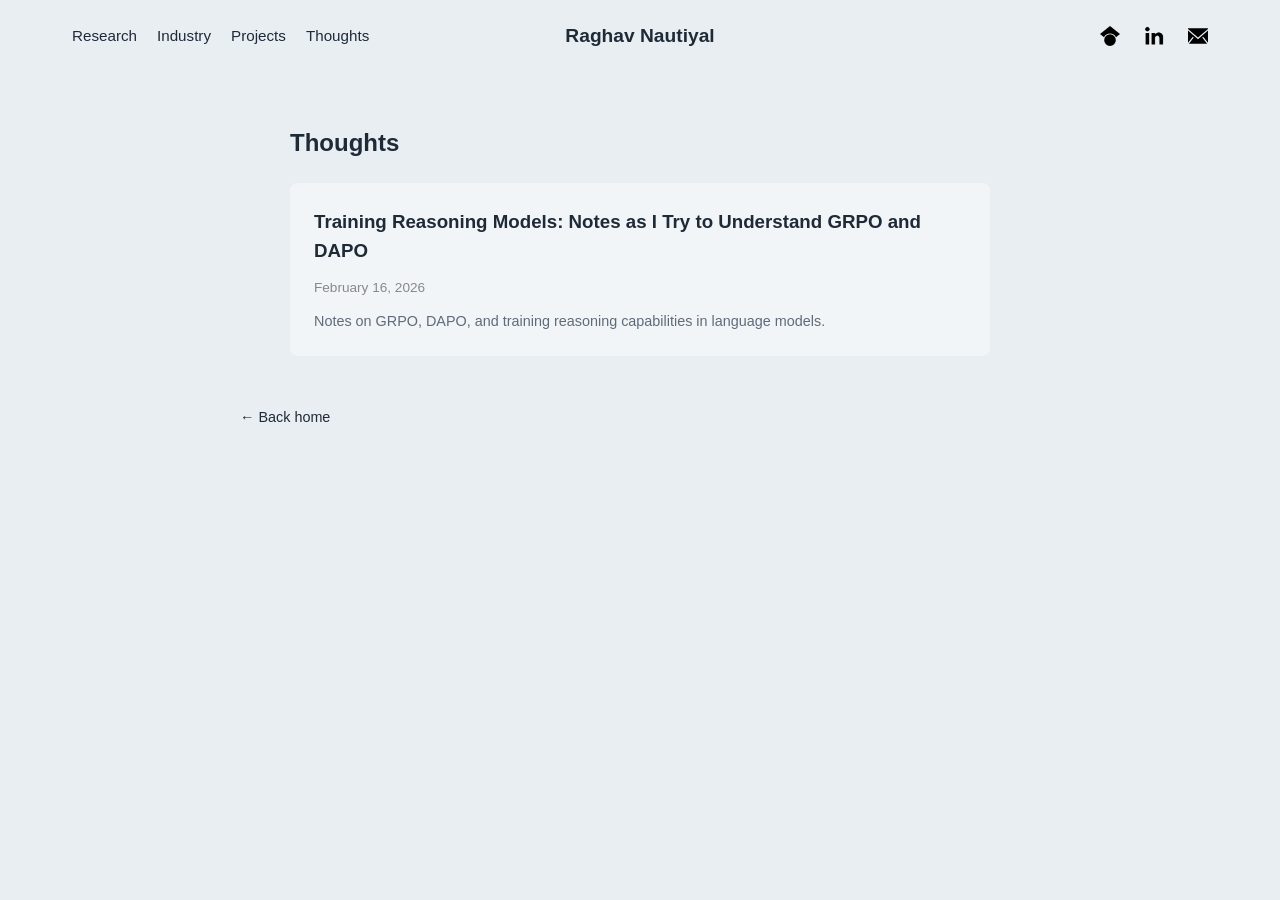
==== thoughts/index.html @ 09a5f39c "Add thoughts/blog section with first post on GRPO and DAPO New /thoughts page linked from the nav ba" ====
<!DOCTYPE html>
<html lang="en">
<head>
    <meta charset="UTF-8">
    <meta name="viewport" content="width=device-width, initial-scale=1.0">
    <title>Thoughts — Raghav Nautiyal</title>
    <link rel="stylesheet" href="../main.css">
    <link rel="icon" href="data:image/svg+xml,<svg xmlns=%22http://www.w3.org/2000/svg%22 viewBox=%220 0 100 100%22><text y=%22.9em%22 font-size=%2290%22>⚡</text></svg>">
</head>
<body>
    <nav>
        <div class="nav-left">
            <a href="/">Research</a>
            <a href="/#industry-experience">Industry</a>
            <a href="/#featured-projects">Projects</a>
            <a href="/thoughts">Thoughts</a>
        </div>
        <div class="nav-center"><a href="/">Raghav Nautiyal</a></div>
        <div class="nav-right">
            <a href="https://scholar.google.com/citations?user=oCeOGc0AAAAJ" aria-label="Google Scholar"><img class="nav-icon" src="../media/googlescholar.svg" alt="Google Scholar Logo"></a>
            <a href="https://www.linkedin.com/in/raghavnautiyal/" aria-label="LinkedIn"><img class="nav-icon" src="../media/linkedin.png" alt="LinkedIn Logo"></a>
            <a href="mailto:nautiyal@berkeley.edu" aria-label="Email"><img class="nav-icon" src="../media/email.svg" alt="Email Logo"></a>
        </div>
    </nav>

    <main class="container">
        <section class="blog-posts">
            <h1>Thoughts</h1>

            <a href="/thoughts/training-reasoning-models/" class="blog-post-card-link">
                <div class="blog-post-card">
                    <h3>Training Reasoning Models: Notes as I Try to Understand GRPO and DAPO</h3>
                    <p class="post-date">February 16, 2026</p>
                    <p class="post-preview">Notes on GRPO, DAPO, and training reasoning capabilities in language models.</p>
                </div>
            </a>
        </section>

        <div class="back-link">
            <a href="/">← Back home</a>
        </div>
    </main>
</body>
</html>
---- main.css ----
:root {
    --background-color: #e9eef3;
    --card-background: #f2f5f8;
    --text-color: #1f2a37; 
    --muted-text: #5f6b7a;
    --link-color: #1e40af; 
    --accent-color: #92400e;
    --max-width: 800px;
    --horizontal-padding: 2rem;
    --nav-width: 1200px;
}

/* Base Styles */
body {
    font-family: -apple-system, BlinkMacSystemFont, 'Segoe UI', Roboto, Oxygen, Ubuntu, Cantarell, sans-serif;
    line-height: 1.6;
    margin: 0;
    padding: 0;
    background-color: var(--background-color);
    color: var(--text-color);
    -webkit-text-size-adjust: 100%;
}

/* Navigation Styles */
nav {
    display: flex;
    justify-content: space-between;
    align-items: center;
    padding: 1.5rem var(--horizontal-padding);
    max-width: var(--nav-width);
    margin: 0 auto;
    flex-wrap: wrap;
}

.nav-left {
    font-weight: 500;
    margin-left: 2rem;
}

.nav-left a {
    color: var(--text-color);
    text-decoration: none;
    transition: color 0.2s ease;
}

.nav-left a:hover {
    color: #666;
}

.nav-center {
    font-size: 1.2rem;
    font-weight: 600;
    position: absolute;
    left: 50%;
    transform: translateX(-50%);
}

.nav-center a {
    color: var(--text-color);
    text-decoration: none;
    transition: color 0.2s ease;
}

.nav-center a:hover {
    color: #666;
}

.nav-right {
    display: flex;
    gap: 1.5rem;
    margin-right: 2rem;
    align-items: center;
}

.nav-right a {
    color: var(--text-color);
    text-decoration: none;
    line-height: 0;
    display: inline-flex;
    align-items: center;
}

/* Navigation Icon Specific Styles */
.nav-icon {
    width: 20px !important;
    height: 20px !important;
    object-fit: contain;
}

/* Container Styles */
.container {
    max-width: var(--max-width);
    margin: 0 auto;
    padding: 2rem var(--horizontal-padding);
}

/* Profile Section Styles */
.profile-section {
    display: flex;
    gap: 3rem;
    margin-bottom: 3rem;
}

.profile-image {
    flex: 0 0 300px;
}

.profile-image img {
    width: 100%;
    height: auto;
    border-radius: 4px;
}

.profile-content h1 {
    margin-top: 0;
    font-size: 2rem;
    font-weight: 600;
    margin-bottom: 0.5rem;
}

.profile-content .location {
    color: #666;
    margin-bottom: 1rem;
}

/* Featured Projects Styles */
.featured-projects {
    margin-top: 3rem;
}

.project-card {
    background: var(--card-background);
    padding: 1.5rem;
    margin-bottom: 1.5rem;
    border-radius: 8px;
    box-shadow: 0 2px 4px rgba(0,0,0,0.05);
    transition: transform 0.2s ease-in-out;
    display: flex;
    gap: 1.5rem;
    align-items: center;
}

.project-image {
    flex: 0 0 140px;
    padding: 0.75rem;
}

.project-image img {
    width: 200px;
    height: 200px;
    object-fit: contain;
    border-radius: 6px;
    background: var(--background-color);
}

.project-content {
    flex: 1;
    min-width: 0;
}

.project-content h3 {
    margin-top: 0;
    margin-bottom: 0.75rem;
}

.project-content p {
    font-size: 0.9rem;
    line-height: 1.5;
}

/* Conference tag style */
.conference-tag {
    color: #888;
    font-weight: normal;
    font-size: 0.9em;
}

/* Social Links Styles */
.social-links {
    margin-top: 3rem;
    text-align: center;
}

.social-links a {
    margin: 0 1rem;
    color: var(--link-color);
    text-decoration: none;
    font-weight: 500;
}

.social-links a:hover {
    text-decoration: underline;
}

/* Blog Post Styling */
.coming-soon-container {
    display: flex;
    justify-content: center;
    align-items: center;
    min-height: calc(100vh - 100px);
}

.coming-soon {
    text-align: center;
    padding: 2rem;
}

.coming-soon h1 {
    font-size: 2.5rem;
    font-weight: 600;
    margin-bottom: 1rem;
    color: var(--text-color);
}

.coming-soon p {
    color: #666;
    font-size: 1.1rem;
    margin-bottom: 2rem;
}

.back-link {
    margin-top: 3rem;
}

.back-link a {
    color: var(--text-color);
    text-decoration: none;
    font-size: 0.9rem;
    transition: color 0.2s ease;
}

a {
    color: #0055ff;
    text-decoration: none;
}
  
a:hover {
    text-decoration: underline;
}

.back-link a:hover {
    color: #666;
}

/* Blog listing styles */
.blog-posts {
    max-width: 700px;
    margin: 0 auto;
}

.blog-post-card {
    background: var(--card-background);
    padding: 1.5rem;
    margin-bottom: 1.5rem;
    border-radius: 8px;
    transition: transform 0.2s ease-in-out;
}

html {
    scroll-behavior: smooth;
}
  
.nav-left {
    display: flex;
    gap: 1.25rem;
    font-weight: 500;
  }
  
.nav-left a {
    color: var(--text-color);
    text-decoration: none;
    font-size: 0.95rem;
}
  
.nav-left a:hover {
    text-decoration: underline;
}

/* Blog listing link wrapper */
.blog-post-card-link {
    text-decoration: none;
    color: inherit;
    display: block;
}

.blog-post-card-link:hover {
    text-decoration: none;
}

.blog-post-card:hover {
    transform: translateY(-2px);
    box-shadow: 0 4px 8px rgba(0,0,0,0.08);
}

.post-date {
    color: #888;
    font-size: 0.85rem;
    margin-top: -0.5rem;
    margin-bottom: 0.75rem;
}

.post-preview {
    color: var(--muted-text);
    font-size: 0.9rem;
    line-height: 1.5;
    margin: 0;
}

.blog-post-card h3 {
    margin-top: 0;
}

.blog-post-card h3 a:hover {
    text-decoration: underline;
}

/* Individual blog post styles */
.blog-post {
    max-width: 700px;
    margin: 0 auto;
}

.post-metadata {
    color: #666;
    margin-bottom: 2rem;
    font-size: 0.9rem;
}

/* Blog post typography */
.blog-post h1 {
    font-size: 2.5rem;
    line-height: 1.2;
    font-weight: 700;
    margin-bottom: 0.5rem;
    margin-top: 3rem;
    color: var(--text-color);
}

/* Quote styling for blog posts */
.quote {
    font-style: italic;
    background-color: #d5d3d0;
    padding: 1.5rem 2rem;
    border-radius: 8px;
    border-left: 4px solid #b8b6b3;
    margin: 2rem 0;
    box-shadow: 0 2px 4px rgba(0,0,0,0.05);
    position: relative;
    font-size: 1.1rem;
    line-height: 1.6;
    color: #2c2c2c;
}

.blog-post h2 {
    font-size: 1.75rem;
    line-height: 1.3;
    font-weight: 600;
    margin-top: 2.5rem;
    margin-bottom: 1rem;
    color: var(--text-color);
}

.blog-post h3 {
    font-size: 1.4rem;
    line-height: 1.4;
    font-weight: 600;
    margin-top: 2rem;
    margin-bottom: 0.75rem;
    color: var(--text-color);
}

/* Banner image styling */
.post-banner {
    width: 100%;
    margin: 0 0 3rem;
    position: relative;
    background: var(--card-background);
    border-radius: 8px;
    overflow: hidden;
    max-width: 700px;
    margin-left: auto;
    margin-right: auto;
}

.post-banner img {
    width: 100%;
    height: 300px;
    object-fit: cover;
    display: block;
}

.post-banner figcaption {
    font-size: 0.8rem;
    color: #666;
    padding: 0.5rem 1rem;
    text-align: right;
    background: var(--card-background);
}

/* Blog content image styling */
.blog-content-image {
    display: block;
    width: 100%;
    height: auto;
    margin: 2rem auto;
    border-radius: 8px;
    box-shadow: 0 2px 8px rgba(0,0,0,0.1);
    border: 2px solid black;
}

/* Figure styling to match blog post width */
figure {
    width: 100%;
    margin: 2rem 0;
}

/* Reduce bottom margin for images inside figures (with captions) */
figure .blog-content-image {
    margin-bottom: 0.25rem;
}

/* Image caption styling */
.image-caption {
    font-size: 0.85rem;
    color: #666;
    font-style: italic;
    margin-top: 0.0rem;
    text-align: left;
    margin-bottom: 1rem;
}

/* Clickable prompt image styling */
.clickable-prompt-image {
    position: relative;
    display: block;
    width: 100%;
    background: none;
    border: none;
    padding: 0;
    margin: 2rem auto;
    cursor: pointer;
    transition: opacity 0.2s ease;
}

.clickable-prompt-image img {
    display: block;
    width: 100%;
    height: auto;
    margin: 0;
    box-sizing: border-box;
}

.clickable-prompt-image::before {
    content: 'Click to copy prompt';
    position: absolute;
    top: 0;
    left: 0;
    right: 0;
    bottom: 0;
    background: rgba(0, 0, 0, 0.6);
    color: white;
    display: flex;
    align-items: center;
    justify-content: center;
    font-size: 1rem;
    font-weight: 500;
    opacity: 0;
    transition: opacity 0.2s ease;
    border-radius: 8px;
    pointer-events: none;
}

.clickable-prompt-image:hover::before {
    opacity: 1;
}


/* Toast notification styling */
.toast {
    position: fixed;
    bottom: 2rem;
    left: 50%;
    transform: translateX(-50%) translateY(100px);
    background: var(--text-color);
    color: var(--background-color);
    padding: 1rem 1.5rem;
    border-radius: 8px;
    box-shadow: 0 4px 12px rgba(0, 0, 0, 0.2);
    font-size: 0.9rem;
    font-weight: 500;
    opacity: 0;
    transition: opacity 0.3s ease, transform 0.3s ease;
    z-index: 1000;
    pointer-events: none;
}

.toast.show {
    opacity: 1;
    transform: translateX(-50%) translateY(0);
}

/* Footnotes section styling */
.footnotes {
    max-width: 700px;
    margin: 4rem auto 2rem;
    padding-top: 2rem;
    border-top: 1px solid #ddd;
}

.footnotes h4 {
    font-size: 1.1rem;
    color: #666;
    margin-bottom: 1.5rem;
}

.footnotes ol {
    padding-left: 1.5rem;
    margin: 0;
}

.footnotes li {
    font-size: 0.9rem;
    color: #666;
    margin-bottom: 0.75rem;
    line-height: 1.6;
}

.footnotes strong {
    color: #444;
}

/* Footnote reference styling */
.footnote-ref {
    font-size: 0.8em;
    vertical-align: super;
    line-height: 0;
    color: #666;
    text-decoration: none;
    margin: 0 0.2em;
}

.footnote-ref:hover {
    color: #333;
    text-decoration: underline;
}

/* Media Queries */
@media (max-width: 768px) {
    :root {
        --horizontal-padding: 1rem;
    }

    nav {
        padding: 1rem;
        justify-content: center;
        text-align: center;
        gap: 1rem;
    }
    
    .nav-left, .nav-right {
        margin: 0;
        width: 100%;
        justify-content: center;
    }
    
    .nav-center {
        position: static;
        transform: none;
        width: 100%;
        order: -1;
    }

    .nav-icon {
        width: 20px !important;
        height: 20px !important;
    }

    .profile-section {
        flex-direction: column;
        gap: 2rem;
    }

    .profile-image {
        flex: 0 0 auto;
        max-width: 100%;
    }

    .container {
        padding: 1rem var(--horizontal-padding);
    }

    .project-card {
        flex-direction: column;
        gap: 1rem;
    }

    .project-image {
        flex: 0 0 auto;
        align-self: center;
    }

    .project-image img {
        width: 115px;
        height: 115px;
    }

    .blog-posts,
    .blog-post {
        padding: 0 1rem;
    }

    .post-banner {
        width: 100%;
        margin-bottom: 2rem;
        border-radius: 0;
    }
    
    .post-banner img {
        height: 200px;
    }

    .social-links {
        display: flex;
        flex-wrap: wrap;
        justify-content: center;
        gap: 1rem;
    }

    .social-links a {
        margin: 0.5rem;
    }

    .toast {
        bottom: 1rem;
        left: 1rem;
        right: 1rem;
        transform: translateX(0) translateY(100px);
        max-width: calc(100% - 2rem);
    }

    .toast.show {
        transform: translateX(0) translateY(0);
    }
}

/* iPad/Tablet Specific Adjustments */
@media (min-width: 769px) and (max-width: 1024px) {
    .profile-section {
        gap: 2rem;
    }

    .profile-image {
        flex: 0 0 250px;
    }

    .container {
        padding: 1.5rem var(--horizontal-padding);
    }
}

/* Small Phone Adjustments */
@media (max-width: 480px) {
    .profile-content h1 {
        font-size: 1.75rem;
    }

    .project-card {
        padding: 1.25rem;
        gap: 1rem;
    }

    .project-image img {
        width: 95px;
        height: 95px;
    }

    .social-links {
        flex-direction: column;
        align-items: center;
    }

    .social-links a {
        margin: 0.5rem 0;
    }
}

/* Touch Device Optimizations */
@media (hover: none) {
    .nav-left a,
    .social-links a,
    .project-card {
        transition: none;
    }
    
    .nav-right a,
    .social-links a {
        padding: 0.5rem;
    }
}
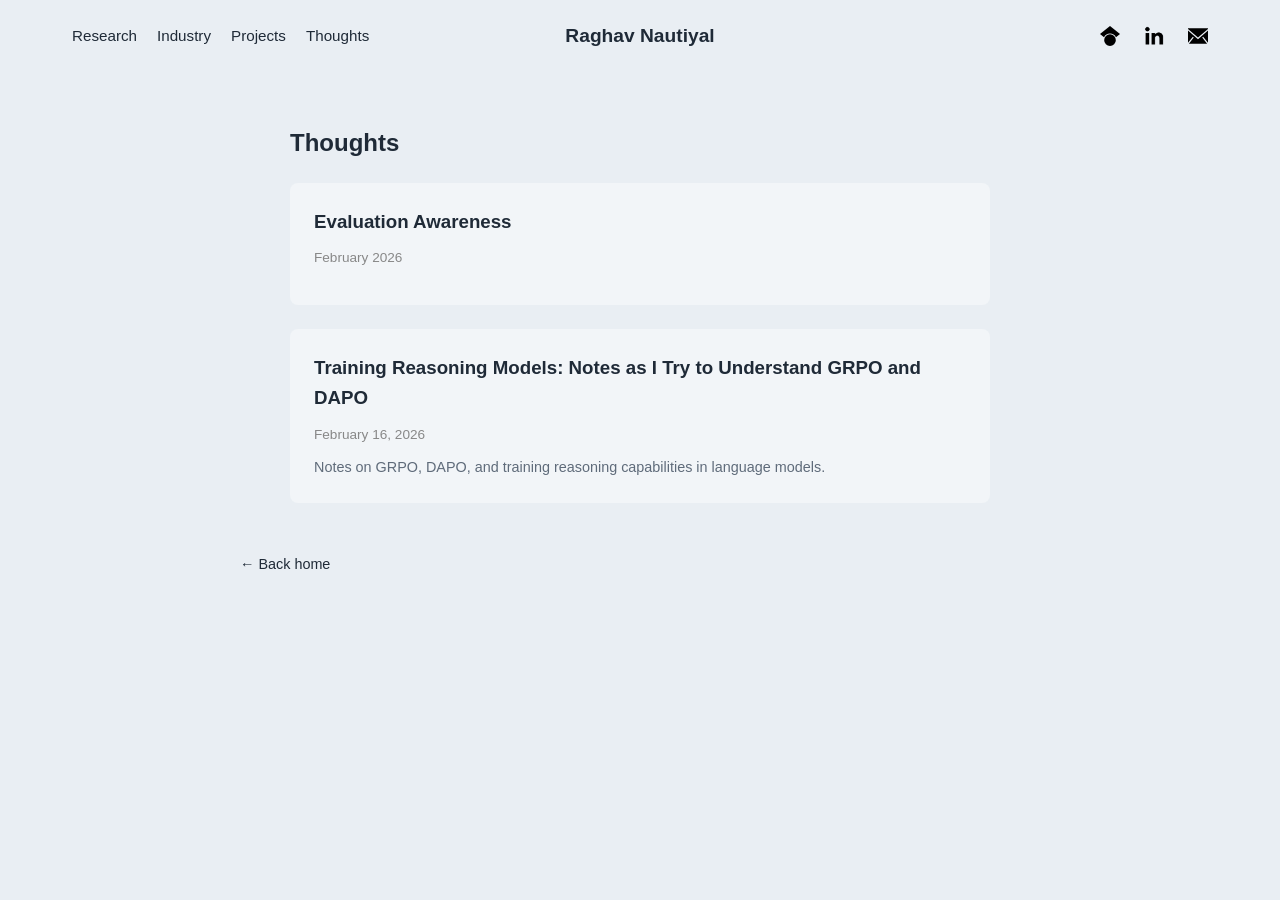
==== commit d81ab70b: "Add new thoughts post: Evaluation Awareness On how models reason about being evaluated, referencing " ====
--- a/thoughts/index.html
+++ b/thoughts/index.html
@@ -27,6 +27,13 @@
         <section class="blog-posts">
             <h1>Thoughts</h1>
 
+            <a href="/thoughts/evaluation-awareness/" class="blog-post-card-link">
+                <div class="blog-post-card">
+                    <h3>Evaluation Awareness</h3>
+                    <p class="post-date">February 2026</p>
+                </div>
+            </a>
+
             <a href="/thoughts/training-reasoning-models/" class="blog-post-card-link">
                 <div class="blog-post-card">
                     <h3>Training Reasoning Models: Notes as I Try to Understand GRPO and DAPO</h3>
--- a/main.css
+++ b/main.css
@@ -339,25 +339,28 @@
 /* Quote styling for blog posts */
 .quote {
     font-style: italic;
-    background-color: #d5d3d0;
+    background-color: #dce4ed;
     padding: 1.5rem 2rem;
     border-radius: 8px;
-    border-left: 4px solid #b8b6b3;
+    border-left: 4px solid #4a6fa5;
     margin: 2rem 0;
-    box-shadow: 0 2px 4px rgba(0,0,0,0.05);
+    box-shadow: 0 2px 4px rgba(0,0,0,0.06);
     position: relative;
-    font-size: 1.1rem;
+    font-size: 1.05rem;
     line-height: 1.6;
-    color: #2c2c2c;
+    color: #1f2a37;
 }
 
 .blog-post h2 {
     font-size: 1.75rem;
     line-height: 1.3;
-    font-weight: 600;
-    margin-top: 2.5rem;
-    margin-bottom: 1rem;
-    color: var(--text-color);
+    font-weight: 700;
+    margin-top: 3.5rem;
+    margin-bottom: 1.25rem;
+    padding-top: 2rem;
+    border-top: 2px solid #b0bac5;
+    color: var(--text-color);
+    letter-spacing: -0.01em;
 }
 
 .blog-post h3 {
@@ -367,6 +370,68 @@
     margin-top: 2rem;
     margin-bottom: 0.75rem;
     color: var(--text-color);
+}
+
+/* Blog post list styling */
+.blog-post ul {
+    padding-left: 1.5rem;
+    margin: 1.25rem 0;
+}
+
+.blog-post li {
+    margin-bottom: 0.75rem;
+    line-height: 1.7;
+    font-size: 0.95rem;
+}
+
+.blog-post li ul {
+    margin-top: 0.5rem;
+    margin-bottom: 0.25rem;
+}
+
+.blog-post p {
+    font-size: 0.95rem;
+    line-height: 1.75;
+    margin-bottom: 1.25rem;
+}
+
+/* Blog post hr styling */
+.blog-post hr {
+    border: none;
+    border-top: 1px solid #d0d5db;
+    margin: 3rem auto;
+    max-width: 200px;
+}
+
+/* Trick/technique card styling */
+.trick-card {
+    background: #edf1f5;
+    border-left: 4px solid #4a6fa5;
+    border-radius: 8px;
+    padding: 1.5rem 1.75rem;
+    margin: 1.75rem 0;
+    box-shadow: 0 1px 3px rgba(0,0,0,0.06);
+}
+
+.trick-card h3 {
+    margin-top: 0 !important;
+    margin-bottom: 0.75rem;
+    font-size: 1.15rem;
+    color: #1e3a5f;
+}
+
+.trick-card p {
+    margin-bottom: 0.75rem;
+    font-size: 0.93rem;
+}
+
+.trick-card ul {
+    margin: 0.75rem 0;
+}
+
+.trick-card p:last-child,
+.trick-card ul:last-child {
+    margin-bottom: 0;
 }
 
 /* Banner image styling */
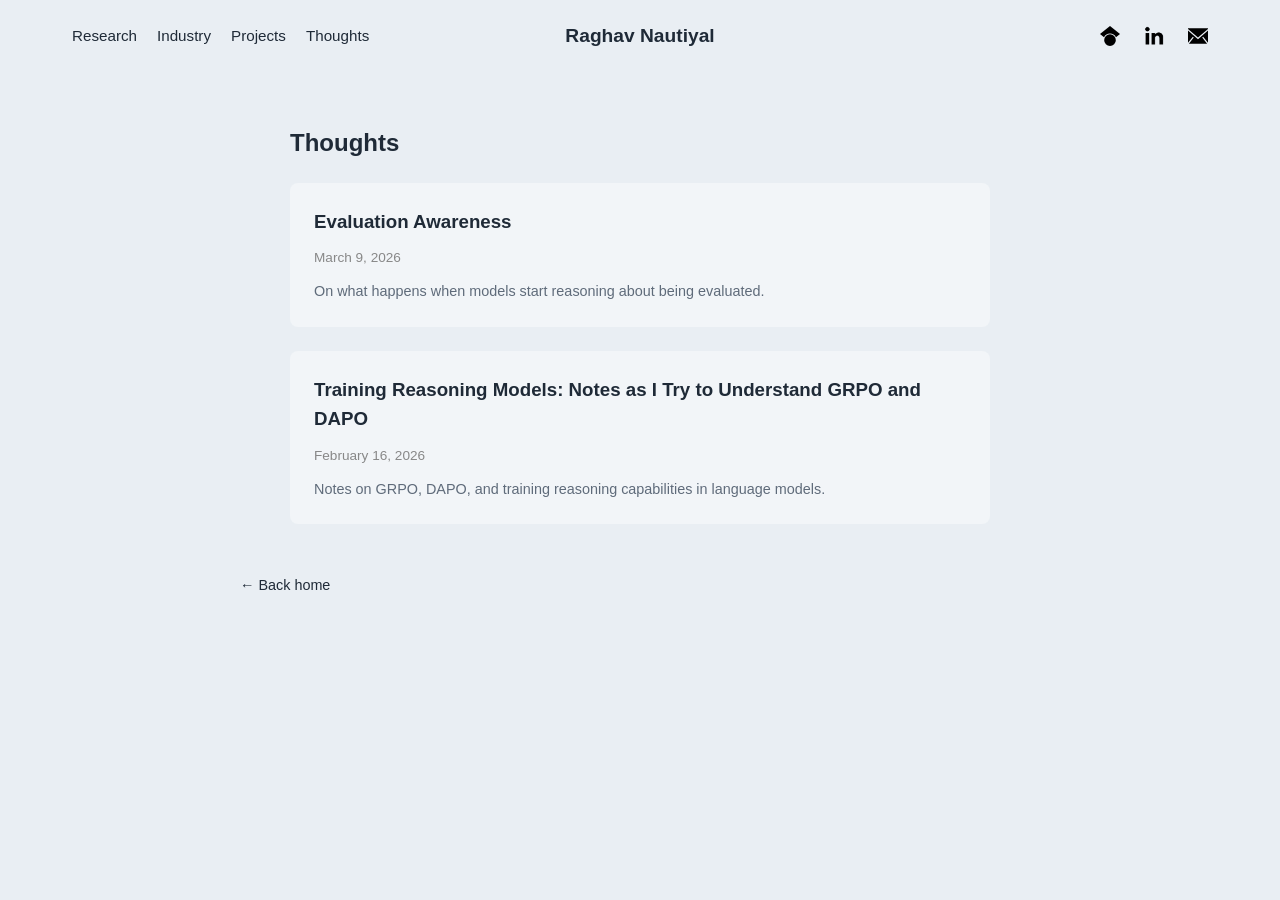
==== commit 0c07aa52: "Update Evaluation Awareness post date and add preview subtitle Made-with: Cursor" ====
--- a/thoughts/index.html
+++ b/thoughts/index.html
@@ -30,7 +30,8 @@
             <a href="/thoughts/evaluation-awareness/" class="blog-post-card-link">
                 <div class="blog-post-card">
                     <h3>Evaluation Awareness</h3>
-                    <p class="post-date">February 2026</p>
+                    <p class="post-date">March 9, 2026</p>
+                    <p class="post-preview">On what happens when models start reasoning about being evaluated.</p>
                 </div>
             </a>
 
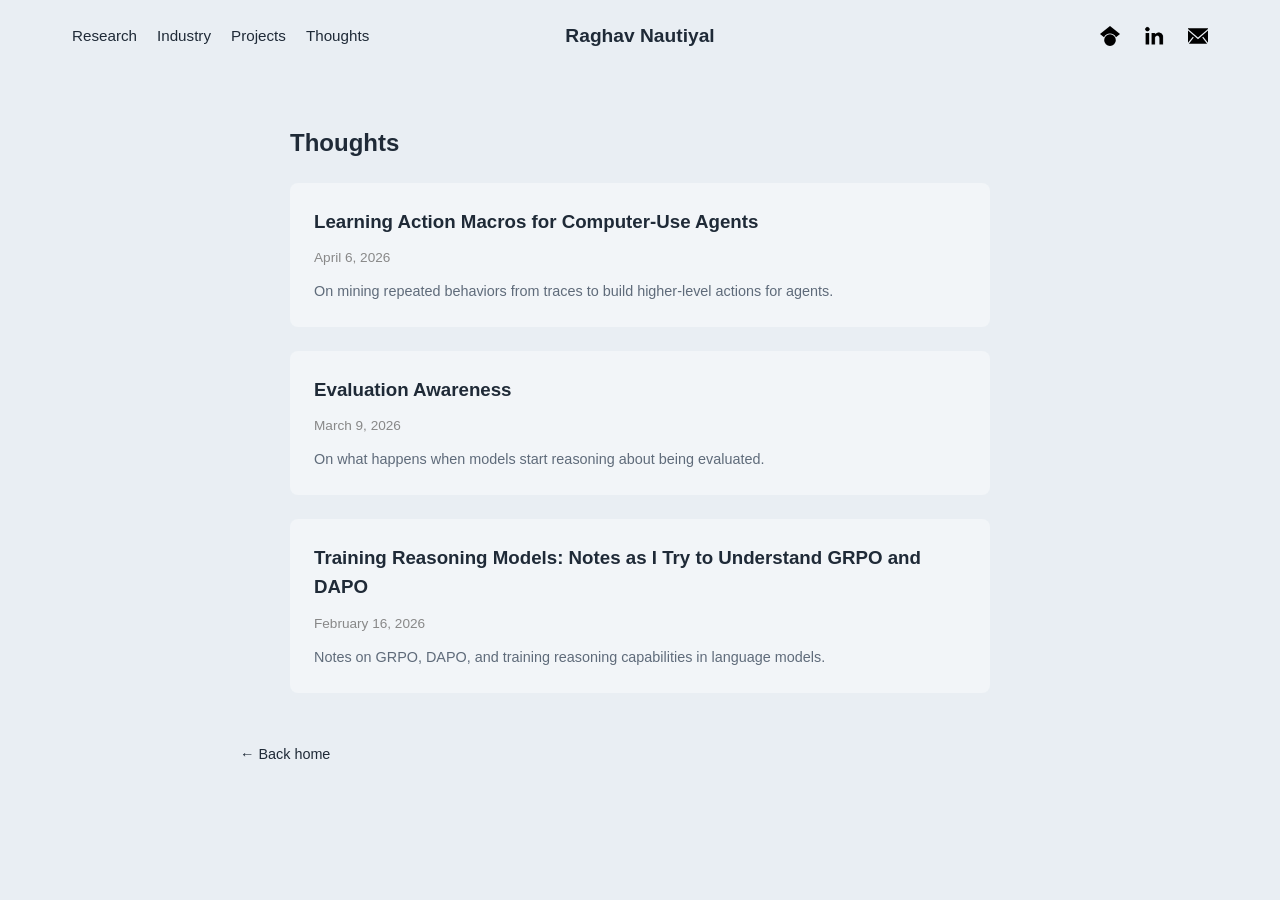
==== commit 69daa85f: "Add new thoughts post: Learning Action Macros for Computer-Use Agents Made-with: Cursor" ====
--- a/thoughts/index.html
+++ b/thoughts/index.html
@@ -27,6 +27,14 @@
         <section class="blog-posts">
             <h1>Thoughts</h1>
 
+            <a href="/thoughts/learning-action-macros/" class="blog-post-card-link">
+                <div class="blog-post-card">
+                    <h3>Learning Action Macros for Computer-Use Agents</h3>
+                    <p class="post-date">April 6, 2026</p>
+                    <p class="post-preview">On mining repeated behaviors from traces to build higher-level actions for agents.</p>
+                </div>
+            </a>
+
             <a href="/thoughts/evaluation-awareness/" class="blog-post-card-link">
                 <div class="blog-post-card">
                     <h3>Evaluation Awareness</h3>
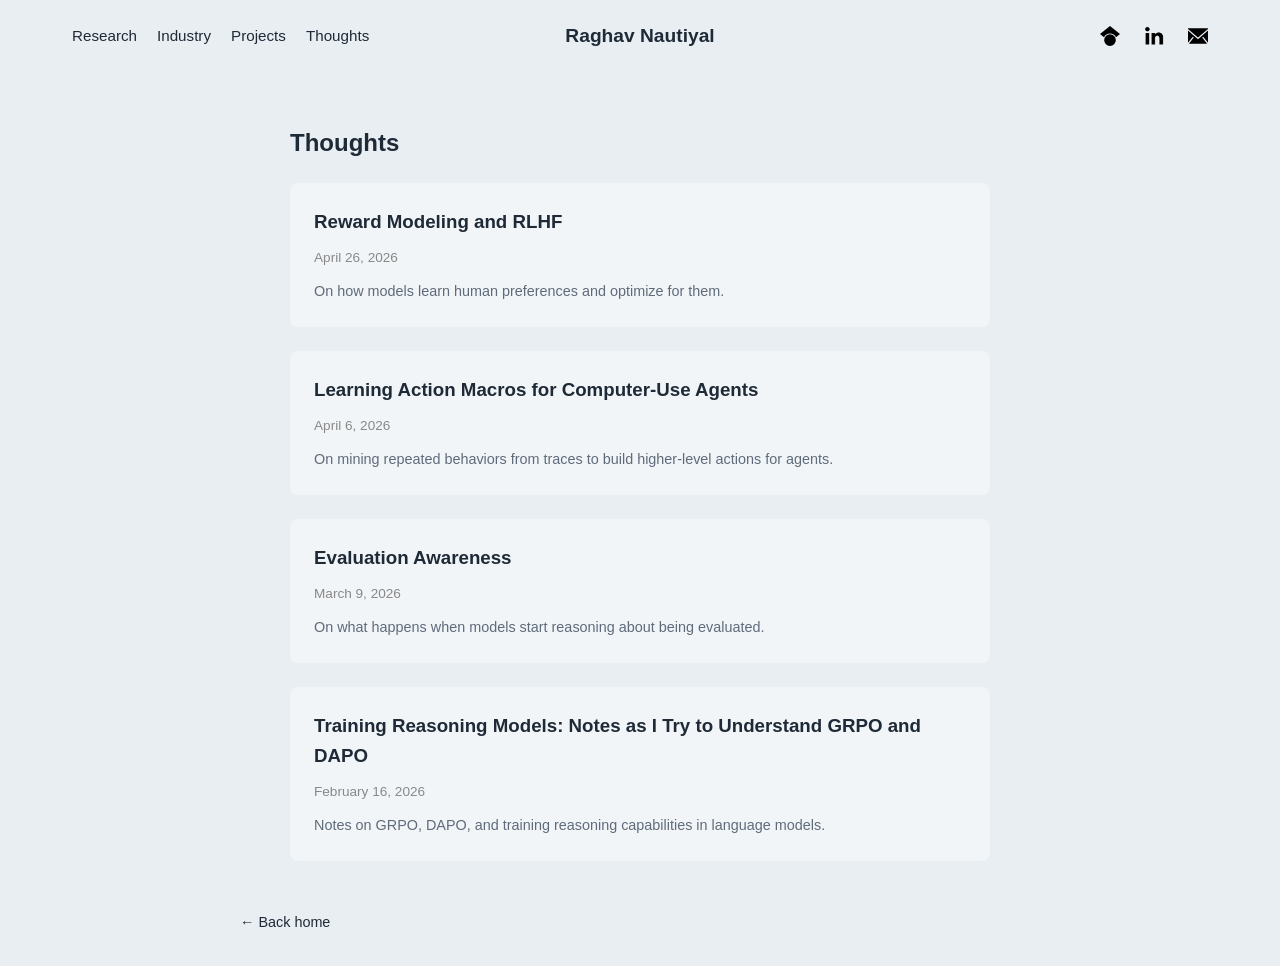
==== commit 4141ce96: "Add new thoughts post: Reward Modeling and RLHF Made-with: Cursor" ====
--- a/thoughts/index.html
+++ b/thoughts/index.html
@@ -26,6 +26,14 @@
     <main class="container">
         <section class="blog-posts">
             <h1>Thoughts</h1>
+
+            <a href="/thoughts/reward-modeling-rlhf/" class="blog-post-card-link">
+                <div class="blog-post-card">
+                    <h3>Reward Modeling and RLHF</h3>
+                    <p class="post-date">April 26, 2026</p>
+                    <p class="post-preview">On how models learn human preferences and optimize for them.</p>
+                </div>
+            </a>
 
             <a href="/thoughts/learning-action-macros/" class="blog-post-card-link">
                 <div class="blog-post-card">
